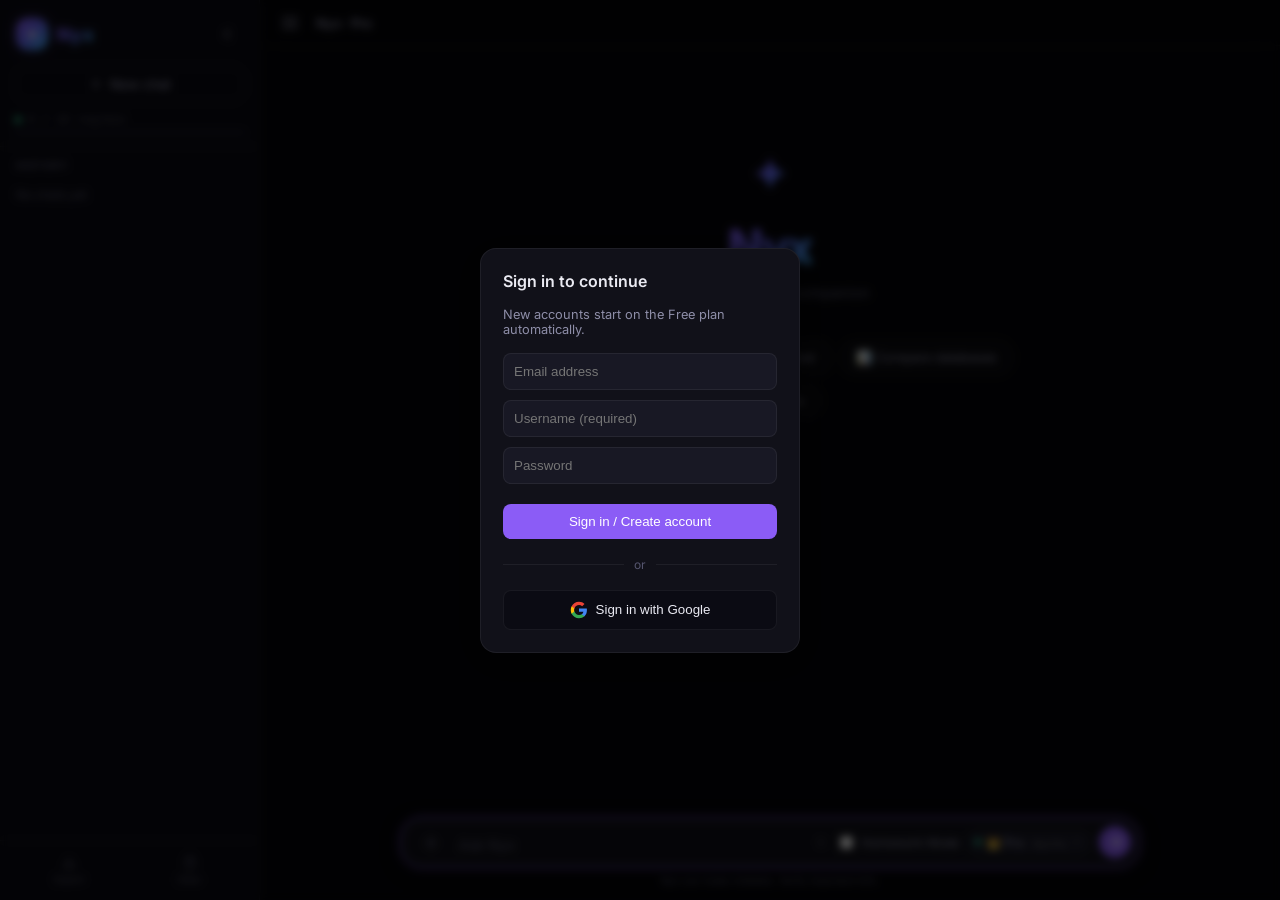
==== NyxAI/index.html @ fb6182e6 "Added NyxAI" ====
<!DOCTYPE html>
<html lang="en">

<head>
    <meta charset="UTF-8" />
    <meta name="viewport" content="width=device-width, initial-scale=1.0" />
    <title>Nyx — AI Chat</title>
    <meta name="description" content="Nyx — blazing-fast AI chat powered by Groq." />
    <link rel="preconnect" href="https://fonts.googleapis.com" />
    <link rel="preconnect" href="https://fonts.gstatic.com" crossorigin />
    <link
        href="https://fonts.googleapis.com/css2?family=Inter:wght@300;400;500;600;700;800&family=JetBrains+Mono:wght@400;500&display=swap"
        rel="stylesheet" />
    <link rel="stylesheet"
        href="https://cdnjs.cloudflare.com/ajax/libs/highlight.js/11.9.0/styles/github-dark.min.css" />
    <script src="https://cdnjs.cloudflare.com/ajax/libs/highlight.js/11.9.0/highlight.min.js"></script>
    <script src="https://cdnjs.cloudflare.com/ajax/libs/marked/12.0.1/marked.min.js"></script>
    <link rel="stylesheet" href="https://cdnjs.cloudflare.com/ajax/libs/KaTeX/0.16.9/katex.min.css" />
    <script src="https://cdnjs.cloudflare.com/ajax/libs/KaTeX/0.16.9/katex.min.js"></script>
    <script src="https://cdnjs.cloudflare.com/ajax/libs/html2pdf.js/0.10.2/html2pdf.bundle.min.js"></script>
    <script src="https://js.puter.com/v2/"></script>
    <link rel="stylesheet" href="css/styles.css" />
</head>

<body>
    <div class="app" id="app">
        <!-- ═══ Sidebar ═══ -->
        <aside class="sidebar" id="sidebar">
            <div class="sidebar-top">
                <div class="logo">
                    <div class="logo-glyph">✦</div>
                    <span class="logo-text">Nyx</span>
                </div>
                <button class="icon-btn" id="sidebarClose" title="Close">
                    <svg width="16" height="16" viewBox="0 0 24 24" fill="none">
                        <path d="M15 18l-6-6 6-6" stroke="currentColor" stroke-width="2" stroke-linecap="round"
                            stroke-linejoin="round" />
                    </svg>
                </button>
            </div>

            <button class="new-chat-btn" id="newChatBtn">
                <svg width="14" height="14" viewBox="0 0 24 24" fill="none">
                    <path d="M12 5v14M5 12h14" stroke="currentColor" stroke-width="2" stroke-linecap="round" />
                </svg>
                New chat
            </button>

            <!-- Usage -->
            <div class="usage-section">
                <div class="usage-row">
                    <span class="usage-dot" id="usageDot">●</span>
                    <span class="usage-text" id="usageLabel">0 / 30 req/min</span>
                </div>
                <div class="usage-track">
                    <div class="usage-fill" id="usageBar"></div>
                </div>
            </div>

            <!-- History -->
            <div class="history-section">
                <div class="history-head">History</div>
                <div class="history-list" id="historyList">
                    <div class="hist-empty">No chats yet</div>
                </div>
            </div>

            <div class="sidebar-bottom">
                <button class="sb-btn" id="exportBtn">
                    <svg width="14" height="14" viewBox="0 0 24 24" fill="none">
                        <path d="M21 15v4a2 2 0 01-2 2H5a2 2 0 01-2-2v-4M7 10l5 5 5-5M12 15V3" stroke="currentColor"
                            stroke-width="2" stroke-linecap="round" stroke-linejoin="round" />
                    </svg>
                    Export
                </button>
                <button class="sb-btn" id="clearBtn">
                    <svg width="14" height="14" viewBox="0 0 24 24" fill="none">
                        <path d="M3 6h18M19 6v14a2 2 0 01-2 2H7a2 2 0 01-2-2V6m3 0V4a2 2 0 012-2h4a2 2 0 012 2v2"
                            stroke="currentColor" stroke-width="2" stroke-linecap="round" stroke-linejoin="round" />
                    </svg>
                    Clear
                </button>
            </div>
        </aside>

        <!-- ═══ Main ═══ -->
        <main class="main">
            <header class="topbar">
                <button class="icon-btn" id="sidebarOpen">
                    <svg width="20" height="20" viewBox="0 0 24 24" fill="none">
                        <path d="M3 12h18M3 6h18M3 18h18" stroke="currentColor" stroke-width="2"
                            stroke-linecap="round" />
                    </svg>
                </button>
                <span class="topbar-label" id="topbarLabel">Nyx</span>
            </header>

            <!-- Messages -->
            <div class="msgs-wrap" id="messagesContainer">
                <div class="msgs" id="messagesList">
                    <div class="welcome" id="welcomeScreen">
                        <div class="w-glyph">✦</div>
                        <h1 class="w-title">Nyx</h1>
                        <p class="w-sub">Your midnight AI companion</p>
                        <div class="w-chips">
                            <button class="w-chip" data-prompt="Explain quantum entanglement in simple terms">🔬 Quantum
                                physics</button>
                            <button class="w-chip" data-prompt="Write a Python FastAPI server with JWT auth">🐍 Python
                                server</button>
                            <button class="w-chip" data-prompt="Compare PostgreSQL vs MongoDB vs Redis in a table">📊
                                Compare databases</button>
                            <button class="w-chip" data-prompt="Write a haiku about artificial intelligence">✍️ AI
                                haiku</button>
                        </div>
                    </div>
                </div>
            </div>

            <!-- Input Area with Model Dropdown on the right -->
            <div class="input-area">
                <div class="input-box" id="inputBox">
                    <div class="input-box-left" style="position:relative; margin-right:4px;">
                        <button class="icon-btn attach-btn" id="attachBtn" title="Add attachments">
                            <svg width="20" height="20" viewBox="0 0 24 24" fill="none" stroke="currentColor"
                                stroke-width="2" stroke-linecap="round" stroke-linejoin="round">
                                <line x1="12" y1="5" x2="12" y2="19"></line>
                                <line x1="5" y1="12" x2="19" y2="12"></line>
                            </svg>
                        </button>
                        <div class="attach-menu" id="attachMenu">
                            <button class="attach-opt"><svg width="16" height="16" viewBox="0 0 24 24" fill="none"
                                    stroke="currentColor" stroke-width="2" stroke-linecap="round"
                                    stroke-linejoin="round">
                                    <path
                                        d="M21.44 11.05l-9.19 9.19a6 6 0 01-8.49-8.49l9.19-9.19a4 4 0 015.66 5.66l-9.2 9.19a2 2 0 01-2.83-2.83l8.49-8.48">
                                    </path>
                                </svg> Add photos & files</button>
                            <button class="attach-opt"><svg width="16" height="16" viewBox="0 0 24 24" fill="none"
                                    stroke="currentColor" stroke-width="2" stroke-linecap="round"
                                    stroke-linejoin="round">
                                    <rect x="3" y="3" width="18" height="18" rx="2" ry="2"></rect>
                                    <circle cx="8.5" cy="8.5" r="1.5"></circle>
                                    <polyline points="21 15 16 10 5 21"></polyline>
                                </svg> Create image</button>
                            <button class="attach-opt"
                                onclick="Chat.setModel('thinking'); Nyx.updateModelDropdown(); document.getElementById('attachMenu').classList.remove('show');"><svg
                                    width="16" height="16" viewBox="0 0 24 24" fill="none" stroke="currentColor"
                                    stroke-width="2" stroke-linecap="round" stroke-linejoin="round">
                                    <circle cx="12" cy="12" r="3"></circle>
                                    <line x1="12" y1="5" x2="12" y2="3"></line>
                                    <line x1="12" y1="21" x2="12" y2="19"></line>
                                    <line x1="5" y1="12" x2="3" y2="12"></line>
                                    <line x1="21" y1="12" x2="19" y2="12"></line>
                                    <line x1="7.05" y1="7.05" x2="5.64" y2="5.64"></line>
                                    <line x1="18.36" y1="18.36" x2="16.95" y2="16.95"></line>
                                    <line x1="7.05" y1="16.95" x2="5.64" y2="18.36"></line>
                                    <line x1="18.36" y1="7.05" x2="16.95" y2="5.64"></line>
                                </svg> Thinking</button>
                            <button class="attach-opt"><svg width="16" height="16" viewBox="0 0 24 24" fill="none"
                                    stroke="currentColor" stroke-width="2" stroke-linecap="round"
                                    stroke-linejoin="round">
                                    <circle cx="11" cy="11" r="8"></circle>
                                    <line x1="21" y1="21" x2="16.65" y2="16.65"></line>
                                </svg> Deep research</button>
                            <button class="attach-opt"><svg width="16" height="16" viewBox="0 0 24 24" fill="none"
                                    stroke="currentColor" stroke-width="2" stroke-linecap="round"
                                    stroke-linejoin="round">
                                    <path d="M6 2L3 6v14a2 2 0 002 2h14a2 2 0 002-2V6l-3-4z"></path>
                                    <line x1="3" y1="6" x2="21" y2="6"></line>
                                    <path d="M16 10a4 4 0 01-8 0"></path>
                                </svg> Shopping research</button>
                            <button class="attach-opt"><svg width="16" height="16" viewBox="0 0 24 24" fill="none"
                                    stroke="currentColor" stroke-width="2" stroke-linecap="round"
                                    stroke-linejoin="round">
                                    <circle cx="12" cy="12" r="1"></circle>
                                    <circle cx="19" cy="12" r="1"></circle>
                                    <circle cx="5" cy="12" r="1"></circle>
                                </svg> More</button>
                        </div>
                    </div>
                    <textarea id="chatInput" class="chat-input" placeholder="Ask Nyx" rows="1"></textarea>

                    <div class="input-controls">
                        <span class="char-count" id="charCounter">0</span>

                        <label class="hw-toggle-wrap" title="Triple-check answers">
                            <input type="checkbox" id="hwToggle"> Homework Mode
                        </label>

                        <div class="model-dropdown-wrap" id="modelDropdownWrap">
                            <button class="model-select-btn" id="modelSelectBtn">
                                <span class="m-dot pro-dot"></span> <span id="modelBtnLabel">Pro</span>
                                <svg width="12" height="12" viewBox="0 0 24 24" fill="none">
                                    <path d="M6 9l6 6 6-6" stroke="currentColor" stroke-width="2" stroke-linecap="round"
                                        stroke-linejoin="round" />
                                </svg>
                            </button>
                            <div class="model-menu" id="modelMenu">
                                <button class="menu-opt active" data-model="pro"><span class="m-dot pro-dot"></span>
                                    👑 Pro <small
                                        style="font-size:0.75em; color:inherit; opacity: 0.6; margin-left:6px;">Nyx
                                        Pro</small></button>
                                <button class="menu-opt" data-model="thinking"><span class="m-dot think-dot"></span>
                                    🧠 Think <small
                                        style="font-size:0.75em; color:inherit; opacity: 0.6; margin-left:6px;">Nyx
                                        Reasoning</small></button>
                                <button class="menu-opt" data-model="fast"><span class="m-dot fast-dot"></span>
                                    ⚡ Fast <small
                                        style="font-size:0.75em; color:inherit; opacity: 0.6; margin-left:6px;">Nyx
                                        Fast</small></button>
                            </div>
                        </div>

                        <button class="send-btn" id="sendBtn" title="Send (Ctrl+Enter)">
                            <svg width="18" height="18" viewBox="0 0 24 24" fill="none">
                                <path d="M5 12h14M12 5l7 7-7 7" stroke="currentColor" stroke-width="2"
                                    stroke-linecap="round" stroke-linejoin="round" />
                            </svg>
                        </button>
                        <button class="stop-btn" id="stopBtn" title="Stop" style="display:none">
                            <svg width="18" height="18" viewBox="0 0 24 24" fill="none">
                                <rect x="6" y="6" width="12" height="12" rx="2" fill="currentColor" />
                            </svg>
                        </button>
                    </div>
                </div>
                <p class="input-disclaimer">Nyx can make mistakes. Verify important info.</p>
            </div>
        </main>
    </div>

    <!-- Auth Modal -->
    <div class="modal-overlay" id="authModal" style="display:none">
        <div class="modal-card" style="max-width:320px; width:100%;">
            <h3>Sign in to continue</h3>
            <div style="font-size:0.8rem; color:var(--t2); margin-bottom:16px;">New accounts start on the Free plan
                automatically.</div>

            <div style="display:flex; flex-direction:column; gap:10px; text-align:left;">
                <input type="email" id="authEmail" placeholder="Email address"
                    style="width:100%; padding:10px; border-radius:var(--r-sm); border:1px solid var(--border); background:var(--bg-3); color:var(--t1);" />
                <input type="text" id="authUsername" placeholder="Username (required)"
                    style="width:100%; padding:10px; border-radius:var(--r-sm); border:1px solid var(--border); background:var(--bg-3); color:var(--t1);" />
                <input type="password" id="authPassword" placeholder="Password"
                    style="width:100%; padding:10px; border-radius:var(--r-sm); border:1px solid var(--border); background:var(--bg-3); color:var(--t1);" />
            </div>

            <div style="display:flex; flex-direction:column; gap:8px; margin-top:20px;">
                <button onclick="QuotaManager.signIn('free')"
                    style="width:100%; padding:10px; border-radius:var(--r-sm); border:none; background:var(--accent); color:#fff; cursor:pointer; font-weight:500;">Sign
                    in / Create account</button>

                <div style="display:flex; align-items:center; gap:10px; margin:10px 0;">
                    <hr style="flex:1; border:none; border-top:1px solid var(--border);">
                    <span style="font-size:0.75rem; color:var(--t3);">or</span>
                    <hr style="flex:1; border:none; border-top:1px solid var(--border);">
                </div>

                <button onclick="QuotaManager.signIn('free')"
                    style="width:100%; padding:10px; border-radius:var(--r-sm); border:1px solid var(--border); background:var(--bg-1); color:var(--t1); cursor:pointer; font-weight:500; display:flex; align-items:center; justify-content:center; gap:8px;">
                    <svg width="18" height="18" viewBox="0 0 24 24">
                        <path fill="#4285F4"
                            d="M22.56 12.25c0-.78-.07-1.53-.2-2.25H12v4.26h5.92c-.26 1.37-1.04 2.53-2.21 3.31v2.77h3.57c2.08-1.92 3.28-4.74 3.28-8.09z" />
                        <path fill="#34A853"
                            d="M12 23c2.97 0 5.46-.98 7.28-2.66l-3.57-2.77c-.98.66-2.23 1.06-3.71 1.06-2.86 0-5.29-1.93-6.16-4.53H2.18v2.84C3.99 20.53 7.7 23 12 23z" />
                        <path fill="#FBBC05"
                            d="M5.84 14.1c-.22-.66-.35-1.36-.35-2.1s.13-1.44.35-2.1V7.06H2.18C1.43 8.55 1 10.22 1 12s.43 3.45 1.18 4.94l3.66-2.84z" />
                        <path fill="#EA4335"
                            d="M12 5.38c1.62 0 3.06.56 4.21 1.64l3.15-3.15C17.45 2.09 14.97 1 12 1 7.7 1 3.99 3.47 2.18 7.06l3.66 2.84c.87-2.6 3.3-4.52 6.16-4.52z" />
                    </svg>
                    Sign in with Google
                </button>
            </div>
        </div>
    </div>

    <!-- Image Modal -->
    <div class="modal-overlay" id="imageModal" style="display:none">
        <div class="modal-img-wrap">
            <button class="modal-x"
                onclick="document.getElementById('imageModal').style.display='none'">&times;</button>
            <img id="imageModalImg" src="" alt="" />
        </div>
    </div>

    <!-- Export Modal -->
    <div class="modal-overlay" id="exportModal" style="display:none">
        <div class="modal-card">
            <h3>Export Chat</h3>
            <button class="export-btn" data-format="markdown">📄 Markdown</button>
            <button class="export-btn" data-format="json">📋 JSON</button>
            <button class="export-btn" data-format="pdf">📕 PDF</button>
            <button class="modal-cancel" id="exportModalClose">Cancel</button>
        </div>
    </div>

    <!-- Drop overlay -->
    <div class="drop-zone" id="dropOverlay">
        <div class="drop-inner">
            <p>Drop files here</p>
        </div>
    </div>

    <script src="js/config.js"></script>
    <script src="js/storage.js"></script>
    <script src="js/ratelimit.js"></script>
    <script src="js/markdown.js"></script>
    <script src="js/chat.js"></script>
    <script src="js/sidebar.js"></script>
    <script src="js/app.js"></script>
</body>

</html>
---- NyxAI/css/styles.css ----
/* ══════════════════════════════════════════════════════════════
   Nyx — Sleek Dark Theme
   ══════════════════════════════════════════════════════════════ */

:root {
    --bg-0: #050509;
    --bg-1: #0b0b13;
    --bg-2: #111119;
    --bg-3: #181824;
    --bg-4: #1f1f30;
    --surface: rgba(255, 255, 255, 0.025);
    --hover: rgba(255, 255, 255, 0.045);
    --border: rgba(255, 255, 255, 0.06);
    --border-s: rgba(255, 255, 255, 0.10);

    --t1: #eaeaf2;
    --t2: #8e8ea8;
    --t3: #55556e;

    --accent: #8b5cf6;
    --accent-h: #a78bfa;
    --accent-d: rgba(139, 92, 246, 0.10);
    --accent-g: rgba(139, 92, 246, 0.18);
    --grad: linear-gradient(135deg, #8b5cf6, #6366f1, #38bdf8);

    --green: #34d399;
    --amber: #fbbf24;
    --red: #ef4444;
    --blue: #38bdf8;

    --sb-w: 260px;
    --r-sm: 8px;
    --r-md: 12px;
    --r-lg: 16px;
    --r-xl: 22px;
    --r-full: 9999px;

    --ease: cubic-bezier(.4, 0, .2, 1);
}

*,
*::before,
*::after {
    box-sizing: border-box;
    margin: 0;
    padding: 0
}

html {
    font-size: 16px;
    -webkit-font-smoothing: antialiased
}

body {
    font-family: 'Inter', -apple-system, BlinkMacSystemFont, sans-serif;
    background: var(--bg-0);
    color: var(--t1);
    overflow: hidden;
    height: 100vh;
}

/* ── App ────────────────────────────────────────────────── */
.app {
    display: flex;
    height: 100vh;
    width: 100vw;
    position: relative
}

/* ══════════════════════════════════════════════════════════
   SIDEBAR
   ══════════════════════════════════════════════════════════ */
.sidebar {
    width: var(--sb-w);
    min-width: var(--sb-w);
    height: 100vh;
    background: var(--bg-1);
    border-right: 1px solid var(--border);
    display: flex;
    flex-direction: column;
    transition: transform .3s var(--ease), opacity .25s var(--ease);
    z-index: 100;
    overflow: hidden;
}

.sidebar.collapsed {
    transform: translateX(-100%);
    position: absolute;
    opacity: 0;
    pointer-events: none
}

.sidebar-top {
    display: flex;
    align-items: center;
    justify-content: space-between;
    padding: 18px 16px 14px;
}

.logo {
    display: flex;
    align-items: center;
    gap: 9px
}

.logo-glyph {
    width: 32px;
    height: 32px;
    border-radius: var(--r-md);
    background: var(--grad);
    display: flex;
    align-items: center;
    justify-content: center;
    color: #fff;
    font-size: .9rem;
    font-weight: 800;
    box-shadow: 0 0 18px var(--accent-g);
}

.logo-text {
    font-size: 1.15rem;
    font-weight: 800;
    letter-spacing: .02em;
    background: var(--grad);
    -webkit-background-clip: text;
    -webkit-text-fill-color: transparent;
    background-clip: text;
}

.icon-btn {
    width: 32px;
    height: 32px;
    border: none;
    border-radius: var(--r-sm);
    background: transparent;
    color: var(--t2);
    cursor: pointer;
    display: flex;
    align-items: center;
    justify-content: center;
    transition: all .15s;
    flex-shrink: 0;
}

.icon-btn:hover {
    background: var(--hover);
    color: var(--t1)
}

/* New Chat */
.new-chat-btn {
    display: flex;
    align-items: center;
    justify-content: center;
    gap: 7px;
    margin: 2px 14px 10px;
    padding: 9px;
    border: 1px solid var(--border-s);
    border-radius: var(--r-md);
    background: transparent;
    color: var(--t2);
    font-family: inherit;
    font-size: .82rem;
    font-weight: 500;
    cursor: pointer;
    transition: all .2s var(--ease);
}

.new-chat-btn:hover {
    border-color: var(--accent);
    color: var(--accent);
    background: var(--accent-d)
}

/* Usage */
.usage-section {
    padding: 0 14px 8px
}

.usage-row {
    display: flex;
    align-items: center;
    gap: 6px;
    margin-bottom: 5px
}

.usage-dot {
    font-size: .55rem;
    color: var(--green)
}

.usage-text {
    font-size: .68rem;
    color: var(--t3);
    font-family: 'JetBrains Mono', monospace
}

.usage-track {
    height: 3px;
    border-radius: 2px;
    background: var(--bg-4);
    overflow: hidden
}

.usage-fill {
    height: 100%;
    border-radius: 2px;
    background: var(--green);
    width: 0;
    transition: width .5s var(--ease), background .3s
}

.usage-fill.warn {
    background: var(--amber)
}

.usage-fill.crit {
    background: var(--red)
}

/* History */
.history-section {
    flex: 1;
    overflow: hidden;
    display: flex;
    flex-direction: column;
    border-top: 1px solid var(--border);
    margin-top: 4px
}

.history-head {
    font-size: .62rem;
    font-weight: 700;
    text-transform: uppercase;
    letter-spacing: .1em;
    color: var(--t3);
    padding: 12px 16px 6px
}

.history-list {
    flex: 1;
    overflow-y: auto;
    padding-bottom: 8px
}

.hist-empty {
    padding: 10px 16px;
    font-size: .76rem;
    color: var(--t3)
}

.hist-item {
    display: flex;
    align-items: center;
    gap: 8px;
    padding: 8px 16px;
    font-size: .78rem;
    color: var(--t2);
    cursor: pointer;
    border: none;
    background: none;
    width: 100%;
    text-align: left;
    font-family: inherit;
    transition: background .12s, color .12s;
}

.hist-item:hover {
    background: var(--hover);
    color: var(--t1)
}

.hist-item.active {
    background: var(--accent-d);
    color: var(--accent)
}

.hist-title {
    flex: 1;
    white-space: nowrap;
    overflow: hidden;
    text-overflow: ellipsis
}

.hist-del {
    opacity: 0;
    background: none;
    border: none;
    color: var(--t3);
    cursor: pointer;
    padding: 2px;
    display: flex;
    transition: opacity .12s, color .12s;
}

.hist-item:hover .hist-del {
    opacity: 1
}

.hist-del:hover {
    color: var(--red)
}

/* Sidebar Bottom */
.sidebar-bottom {
    display: flex;
    gap: 2px;
    padding: 8px 10px;
    border-top: 1px solid var(--border)
}

.sb-btn {
    flex: 1;
    display: flex;
    flex-direction: column;
    align-items: center;
    gap: 3px;
    padding: 7px 4px;
    border: none;
    border-radius: var(--r-sm);
    background: transparent;
    color: var(--t3);
    font-family: inherit;
    font-size: .62rem;
    cursor: pointer;
    transition: all .12s;
}

.sb-btn:hover {
    background: var(--hover);
    color: var(--t1)
}

/* ══════════════════════════════════════════════════════════
   MAIN
   ══════════════════════════════════════════════════════════ */
.main {
    flex: 1;
    display: flex;
    flex-direction: column;
    min-width: 0;
    background: var(--bg-0);
    position: relative
}

.topbar {
    height: 46px;
    display: flex;
    align-items: center;
    gap: 10px;
    padding: 0 14px;
    border-bottom: 1px solid var(--border);
    background: rgba(5, 5, 9, .8);
    backdrop-filter: blur(16px);
    -webkit-backdrop-filter: blur(16px);
    flex-shrink: 0;
}

.topbar-label {
    font-size: .82rem;
    font-weight: 600;
    color: var(--t2)
}

/* ══════════════════════════════════════════════════════════
   MESSAGES
   ══════════════════════════════════════════════════════════ */
.msgs-wrap {
    flex: 1;
    overflow-y: auto;
    scroll-behavior: smooth
}

.msgs {
    max-width: 740px;
    margin: 0 auto;
    padding: 28px 20px 120px
}

/* Welcome */
.welcome {
    display: flex;
    flex-direction: column;
    align-items: center;
    justify-content: center;
    text-align: center;
    padding: 70px 20px 40px;
    animation: fadeUp .7s var(--ease);
}

.w-glyph {
    font-size: 3rem;
    margin-bottom: 14px;
    background: var(--grad);
    -webkit-background-clip: text;
    -webkit-text-fill-color: transparent;
    background-clip: text;
    filter: drop-shadow(0 0 24px var(--accent-g));
    animation: float 5s ease-in-out infinite;
}

@keyframes float {

    0%,
    100% {
        transform: translateY(0)
    }

    50% {
        transform: translateY(-6px)
    }
}

.w-title {
    font-size: 3rem;
    font-weight: 800;
    letter-spacing: -.03em;
    background: var(--grad);
    -webkit-background-clip: text;
    -webkit-text-fill-color: transparent;
    background-clip: text;
    margin-bottom: 6px;
}

.w-sub {
    color: var(--t3);
    font-size: .92rem;
    margin-bottom: 36px;
    line-height: 1.5
}

.w-chips {
    display: flex;
    flex-wrap: wrap;
    gap: 8px;
    justify-content: center;
    max-width: 500px
}

.w-chip {
    padding: 9px 15px;
    border: 1px solid var(--border-s);
    border-radius: var(--r-lg);
    background: var(--surface);
    color: var(--t2);
    font-family: inherit;
    font-size: .8rem;
    cursor: pointer;
    transition: all .2s var(--ease);
}

.w-chip:hover {
    border-color: var(--accent);
    color: var(--accent);
    background: var(--accent-d);
    transform: translateY(-2px);
    box-shadow: 0 4px 16px rgba(0, 0, 0, .3)
}

/* ── Message ────────────────────────────────────────────── */
.message {
    display: flex;
    gap: 10px;
    margin-bottom: 22px;
    animation: fadeUp .25s var(--ease)
}

.message.user {
    justify-content: flex-end
}

.message.assistant {
    justify-content: flex-start
}

.msg-avatar {
    width: 28px;
    height: 28px;
    border-radius: var(--r-sm);
    display: flex;
    align-items: center;
    justify-content: center;
    font-size: .75rem;
    flex-shrink: 0;
    font-weight: 700;
}

.message.user .msg-avatar {
    background: var(--grad);
    color: #fff;
    order: 2
}

.message.assistant .msg-avatar {
    background: var(--bg-3);
    color: var(--accent);
    border: 1px solid var(--border)
}

.msg-body {
    max-width: 72%;
    min-width: 50px
}

.msg-content {
    padding: 10px 14px;
    border-radius: var(--r-lg);
    font-size: .88rem;
    line-height: 1.7;
    word-wrap: break-word;
    overflow-wrap: break-word;
}

.message.user .msg-content {
    background: var(--accent);
    color: #fff;
    border-bottom-right-radius: 4px
}

.message.assistant .msg-content {
    background: var(--bg-2);
    border: 1px solid var(--border);
    border-bottom-left-radius: 4px
}

.msg-badge {
    display: inline-block;
    font-size: .6rem;
    color: var(--t3);
    margin-top: 3px;
    padding: 1px 7px;
    border: 1px solid var(--border);
    border-radius: var(--r-full);
}

.message-image {
    max-width: 300px;
    max-height: 220px;
    border-radius: var(--r-md);
    margin-top: 6px;
    cursor: pointer;
    object-fit: contain;
    transition: transform .2s
}

.message-image:hover {
    transform: scale(1.03)
}

.message-actions {
    display: flex;
    gap: 3px;
    margin-top: 5px;
    opacity: 0;
    transition: opacity .12s
}

.message:hover .message-actions {
    opacity: 1
}

.msg-action-btn {
    padding: 2px 7px;
    border: none;
    border-radius: 6px;
    background: transparent;
    color: var(--t3);
    font-family: inherit;
    font-size: .68rem;
    cursor: pointer;
    display: flex;
    align-items: center;
    gap: 3px;
    transition: all .12s;
}

.msg-action-btn:hover {
    background: var(--hover);
    color: var(--t1)
}

/* Collapsed */
.collapsed-response {
    margin-bottom: 6px
}

.collapsed-toggle {
    font-size: .72rem;
    color: var(--t3);
    background: none;
    border: 1px solid var(--border);
    border-radius: 6px;
    padding: 2px 8px;
    cursor: pointer;
    font-family: inherit;
    transition: all .12s
}

.collapsed-toggle:hover {
    border-color: var(--accent);
    color: var(--accent)
}

.collapsed-content {
    display: none;
    padding: 6px 10px;
    margin-top: 4px;
    border-left: 2px solid var(--border);
    font-size: .8rem;
    color: var(--t2)
}

.collapsed-content.show {
    display: block
}

/* Typing */
.typing-indicator {
    display: flex;
    align-items: center;
    gap: 4px;
    padding: 6px 0
}

.typing-dot {
    width: 6px;
    height: 6px;
    border-radius: 50%;
    background: var(--accent);
    animation: bounce 1.4s infinite ease-in-out
}

.typing-dot:nth-child(2) {
    animation-delay: .2s
}

.typing-dot:nth-child(3) {
    animation-delay: .4s
}

@keyframes bounce {

    0%,
    80%,
    100% {
        transform: scale(.5);
        opacity: .35
    }

    40% {
        transform: scale(1);
        opacity: 1
    }
}

/* ── Markdown ───────────────────────────────────────────── */
.msg-content h1,
.msg-content h2,
.msg-content h3,
.msg-content h4 {
    margin: 14px 0 6px;
    font-weight: 600;
    line-height: 1.3
}

.msg-content h1 {
    font-size: 1.2rem
}

.msg-content h2 {
    font-size: 1.06rem
}

.msg-content h3 {
    font-size: .96rem
}

.msg-content p {
    margin: 6px 0
}

.msg-content ul,
.msg-content ol {
    margin: 6px 0;
    padding-left: 18px
}

.msg-content li {
    margin: 2px 0
}

.msg-content blockquote {
    border-left: 3px solid var(--accent);
    padding: 3px 10px;
    margin: 6px 0;
    color: var(--t2);
    background: var(--surface);
    border-radius: 0 6px 6px 0
}

.msg-content a {
    color: var(--accent);
    text-decoration: underline;
    text-underline-offset: 2px
}

.msg-content a:hover {
    color: var(--accent-h)
}

.msg-content table {
    border-collapse: collapse;
    margin: 10px 0;
    width: 100%;
    font-size: .82rem
}

.msg-content th,
.msg-content td {
    border: 1px solid var(--border-s);
    padding: 6px 10px;
    text-align: left
}

.msg-content th {
    background: var(--bg-4);
    font-weight: 600
}

.msg-content details {
    margin: 6px 0
}

.msg-content summary {
    cursor: pointer;
    color: var(--accent);
    font-weight: 500
}

/* Code */
.code-block-wrapper {
    position: relative;
    margin: 10px 0;
    border-radius: var(--r-md);
    overflow: hidden;
    border: 1px solid var(--border)
}

.code-block-header {
    display: flex;
    align-items: center;
    justify-content: space-between;
    padding: 4px 10px;
    background: var(--bg-4);
    font-size: .66rem;
    color: var(--t3);
    font-family: 'JetBrains Mono', monospace
}

.code-copy-btn {
    padding: 2px 8px;
    border: 1px solid var(--border);
    border-radius: 6px;
    background: transparent;
    color: var(--t3);
    font-family: inherit;
    font-size: .62rem;
    cursor: pointer;
    transition: all .12s
}

.code-copy-btn:hover {
    border-color: var(--accent);
    color: var(--accent)
}

.code-copy-btn.copied {
    border-color: var(--green);
    color: var(--green)
}

.code-block-wrapper pre {
    margin: 0;
    padding: 12px 14px;
    overflow-x: auto;
    font-family: 'JetBrains Mono', monospace;
    font-size: .8rem;
    line-height: 1.55;
    background: var(--bg-1) !important
}

.code-block-wrapper code {
    font-family: 'JetBrains Mono', monospace;
    background: transparent !important
}

.msg-content code:not(pre code) {
    background: var(--bg-4);
    padding: 1px 5px;
    border-radius: 4px;
    font-family: 'JetBrains Mono', monospace;
    font-size: .8em;
    border: 1px solid var(--border)
}

.message.user .msg-content code:not(pre code) {
    background: rgba(255, 255, 255, .14);
    border-color: rgba(255, 255, 255, .18)
}

/* ══════════════════════════════════════════════════════════
   INPUT AREA 
   ══════════════════════════════════════════════════════════ */
.input-area {
    padding: 0 20px 14px;
    max-width: 780px;
    margin: 0 auto;
    width: 100%
}

.input-box {
    display: flex;
    background: var(--bg-2);
    border: 1px solid var(--border-s);
    border-radius: var(--r-xl);
    padding: 8px 8px 8px 14px;
    align-items: flex-end;
    gap: 8px;
    transition: border-color .2s, box-shadow .2s;
}

.input-box:focus-within {
    border-color: var(--accent);
    box-shadow: 0 0 0 3px var(--accent-d), 0 4px 20px rgba(0, 0, 0, .4)
}

.chat-input {
    flex: 1;
    border: none;
    outline: none;
    background: transparent;
    color: var(--t1);
    font-family: inherit;
    font-size: .88rem;
    line-height: 1.5;
    resize: none;
    max-height: 180px;
    min-height: 22px;
    padding: 4px 0;
}

.chat-input::placeholder {
    color: var(--t3)
}

/* Inside the input on the right */
.input-controls {
    display: flex;
    align-items: center;
    gap: 6px;
    margin-bottom: 1px
}

.char-count {
    font-size: .62rem;
    color: var(--t3);
    font-family: 'JetBrains Mono', monospace
}

/* Model Dropdown Menu */
.model-dropdown-wrap {
    position: relative
}

.model-select-btn {
    display: flex;
    align-items: center;
    gap: 5px;
    padding: 6px 10px;
    border: none;
    border-radius: var(--r-lg);
    background: var(--bg-3);
    color: var(--t2);
    font-family: inherit;
    font-size: .75rem;
    font-weight: 500;
    cursor: pointer;
    transition: all .15s var(--ease);
}

.model-select-btn:hover {
    color: var(--t1);
    background: var(--hover)
}

.model-menu {
    display: none;
    position: absolute;
    bottom: calc(100% + 8px);
    right: 0;
    background: var(--bg-3);
    border: 1px solid var(--border-s);
    border-radius: var(--r-md);
    padding: 4px;
    z-index: 200;
    box-shadow: 0 8px 24px rgba(0, 0, 0, .5);
    min-width: 110px;
    animation: fadeUp .15s var(--ease);
}

.model-menu.show {
    display: flex;
    flex-direction: column;
    gap: 2px
}

.menu-opt {
    display: flex;
    align-items: center;
    gap: 6px;
    padding: 8px 12px;
    border: none;
    border-radius: var(--r-sm);
    background: transparent;
    color: var(--t2);
    font-family: inherit;
    font-size: .75rem;
    cursor: pointer;
    text-align: left;
    transition: all .12s;
    white-space: nowrap;
}

.menu-opt:hover {
    background: var(--hover);
    color: var(--t1)
}

.menu-opt.active {
    background: var(--accent-d);
    color: var(--accent)
}

/* Status Dots */
.m-dot {
    width: 6px;
    height: 6px;
    border-radius: 50%;
    transition: background .3s
}

.pro-dot {
    background: var(--accent)
}

.think-dot {
    background: var(--blue)
}

.fast-dot {
    background: var(--green)
}

.send-btn,
.stop-btn {
    width: 32px;
    height: 32px;
    border: none;
    border-radius: var(--r-lg);
    display: flex;
    align-items: center;
    justify-content: center;
    cursor: pointer;
    transition: all .15s;
    flex-shrink: 0;
}

.send-btn {
    background: var(--accent);
    color: #fff
}

.send-btn:hover {
    background: var(--accent-h);
    box-shadow: 0 0 12px var(--accent-g)
}

.stop-btn {
    background: var(--red);
    color: #fff
}

.stop-btn:hover {
    background: #dc2626
}

.input-disclaimer {
    text-align: center;
    font-size: .62rem;
    color: var(--t3);
    margin-top: 6px
}

/* ══════════════════════════════════════════════════════════
   MODALS
   ══════════════════════════════════════════════════════════ */
.modal-overlay {
    position: fixed;
    inset: 0;
    background: rgba(0, 0, 0, .65);
    backdrop-filter: blur(4px);
    display: flex;
    align-items: center;
    justify-content: center;
    z-index: 1000;
    animation: fadeIn .15s
}

.modal-img-wrap {
    position: relative;
    max-width: 90vw;
    max-height: 90vh
}

.modal-img-wrap img {
    max-width: 90vw;
    max-height: 85vh;
    border-radius: var(--r-md);
    box-shadow: 0 8px 40px rgba(0, 0, 0, .6)
}

.modal-x {
    position: absolute;
    top: -10px;
    right: -10px;
    width: 28px;
    height: 28px;
    border-radius: 50%;
    background: var(--bg-4);
    border: 1px solid var(--border);
    color: var(--t1);
    font-size: 1rem;
    display: flex;
    align-items: center;
    justify-content: center;
    cursor: pointer
}

.modal-card {
    background: var(--bg-2);
    border: 1px solid var(--border);
    border-radius: var(--r-lg);
    padding: 22px;
    min-width: 260px;
    text-align: center;
    box-shadow: 0 8px 36px rgba(0, 0, 0, .5)
}

.modal-card h3 {
    font-size: 1rem;
    margin-bottom: 16px;
    font-weight: 600
}

.export-btn {
    display: block;
    width: 100%;
    padding: 10px;
    margin-bottom: 6px;
    border: 1px solid var(--border-s);
    border-radius: var(--r-md);
    background: var(--surface);
    color: var(--t1);
    font-family: inherit;
    font-size: .85rem;
    cursor: pointer;
    transition: all .12s
}

.export-btn:hover {
    border-color: var(--accent);
    background: var(--accent-d)
}

.modal-cancel {
    padding: 7px 18px;
    border: 1px solid var(--border);
    border-radius: var(--r-sm);
    background: transparent;
    color: var(--t3);
    font-family: inherit;
    font-size: .82rem;
    cursor: pointer;
    margin-top: 6px
}

.modal-cancel:hover {
    color: var(--t1)
}

/* Drop */
.drop-zone {
    position: fixed;
    inset: 0;
    background: rgba(139, 92, 246, .05);
    backdrop-filter: blur(4px);
    z-index: 999;
    display: none;
    align-items: center;
    justify-content: center;
    pointer-events: none
}

.drop-zone.show {
    display: flex
}

.drop-inner {
    display: flex;
    flex-direction: column;
    align-items: center;
    gap: 10px;
    padding: 36px 54px;
    border: 2px dashed var(--accent);
    border-radius: var(--r-xl);
    background: rgba(5, 5, 9, .85);
    color: var(--accent);
    font-size: 1rem;
    font-weight: 600
}

/* Toast */
.toast {
    position: fixed;
    bottom: 20px;
    left: 50%;
    transform: translateX(-50%) translateY(80px);
    padding: 9px 18px;
    border-radius: var(--r-md);
    font-size: .82rem;
    font-weight: 500;
    z-index: 2000;
    transition: transform .3s var(--ease);
    box-shadow: 0 4px 20px rgba(0, 0, 0, .5)
}

.toast.show {
    transform: translateX(-50%) translateY(0)
}

.toast.error {
    background: var(--red);
    color: #fff
}

.toast.success {
    background: var(--green);
    color: #000
}

/* Scrollbar */
::-webkit-scrollbar {
    width: 4px
}

::-webkit-scrollbar-track {
    background: transparent
}

::-webkit-scrollbar-thumb {
    background: var(--border-s);
    border-radius: 2px
}

::-webkit-scrollbar-thumb:hover {
    background: var(--t3)
}

/* Animations */
@keyframes fadeIn {
    from {
        opacity: 0
    }

    to {
        opacity: 1
    }
}

@keyframes fadeUp {
    from {
        opacity: 0;
        transform: translateY(8px)
    }

    to {
        opacity: 1;
        transform: translateY(0)
    }
}

/* ══════════════════════════════════════════════════════════
   RESPONSIVE
   ══════════════════════════════════════════════════════════ */
@media(max-width:768px) {
    .sidebar {
        position: fixed;
        left: 0;
        top: 0;
        height: 100vh;
        box-shadow: 0 0 40px rgba(0, 0, 0, .6)
    }

    .sidebar.collapsed {
        transform: translateX(-100%)
    }

    .msg-body {
        max-width: 86%
    }

    .msgs {
        padding: 16px 12px 100px
    }

    .input-area {
        padding: 0 10px 10px
    }

    .w-title {
        font-size: 2.2rem
    }
}

@media(max-width:480px) {
    .msg-body {
        max-width: 92%
    }
}

/* -- Auth Modal -- */
#authModal .modal-card {
    text-align: left;
}

.plan-btns {
    display: flex;
    gap: 8px;
    margin-top: 15px;
}

.plan-btn {
    flex: 1;
    padding: 10px;
    background: var(--bg-3);
    border: 1px solid var(--border);
    color: var(--t1);
    border-radius: var(--r-sm);
    cursor: pointer;
    transition: 0.1s;
}

.plan-btn:hover {
    background: var(--hover);
    border-color: var(--accent);
}

.plan-hint {
    font-size: 0.75rem;
    color: var(--t3);
    margin-top: 8px;
}

/* -- Homework Mode -- */
.hw-toggle-wrap {
    display: flex;
    align-items: center;
    gap: 8px;
    font-size: 0.75rem;
    color: var(--t2);
    margin-right: auto;
    padding-left: 10px;
}

.hw-banner {
    background: var(--amber);
    color: #000;
    padding: 6px 14px;
    text-align: center;
    font-size: 0.8rem;
    font-weight: 500;
}

.hw-mismatch {
    background: var(--red);
    color: #fff;
    padding: 6px 14px;
    text-align: center;
    font-size: 0.8rem;
    font-weight: 500;
}

.hw-summary-table {
    width: 100%;
    border-collapse: collapse;
    margin-top: 10px;
    font-size: 0.82rem;
}

.hw-summary-table th,
.hw-summary-table td {
    border: 1px solid var(--border);
    padding: 5px 8px;
    text-align: left;
}

.hw-summary-table th {
    background: var(--bg-4);
}

/* -- AI Animations -- */
.thinking {
    display: inline-flex;
    gap: 6px;
    align-items: center;
}

.dot {
    width: 8px;
    height: 8px;
    border-radius: 50%;
    background: var(--t2);
    opacity: 0.25;
    animation: blink 1s infinite;
}

.dot:nth-child(2) {
    animation-delay: 0.15s;
}

.dot:nth-child(3) {
    animation-delay: 0.3s;
}

@keyframes blink {
    0% {
        opacity: 0.25;
    }

    50% {
        opacity: 1;
    }

    100% {
        opacity: 0.25;
    }
}

.generating {
    display: flex;
    align-items: center;
    gap: 8px;
}

.generating .bar {
    height: 6px;
    width: 180px;
    background: linear-gradient(90deg, #a78bfa, #60a5fa);
    border-radius: 999px;
    background-size: 200% 100%;
    animation: slide 1.6s linear infinite;
}

@keyframes slide {
    0% {
        background-position: 0%;
    }

    100% {
        background-position: 200%;
    }
}

.codingAnim {
    background: var(--bg-1);
    color: #e6eef8;
    padding: 0.6rem;
    border-radius: 0.5rem;
    position: relative;
    overflow: hidden;
    display: inline-block;
    font-family: "JetBrains Mono", monospace;
    font-size: 0.85rem;
}

.codingAnim::after {
    content: "";
    position: absolute;
    left: -30%;
    top: 0;
    width: 30%;
    height: 100%;
    background: linear-gradient(90deg, transparent, rgba(255, 255, 255, 0.06), transparent);
    animation: shimmer 1.2s infinite;
}

@keyframes shimmer {
    100% {
        left: 130%;
    }
}

/* -- Code Embedding -- */
.code-embed {
    border-radius: 8px;
    padding: 12px;
    margin: 12px 0;
    font-family: "JetBrains Mono", monospace;
    transition: all 0.2s ease;
    overflow-x: auto;
    background: var(--bg-1);
    border: 1px solid var(--border);
}

.code-header {
    display: flex;
    justify-content: space-between;
    align-items: center;
    margin-bottom: 8px;
}

.code-embed .legend {
    font-size: 12px;
    font-weight: 600;
    text-transform: uppercase;
    letter-spacing: 0.5px;
    opacity: 0.9;
}

.code-embed .actions button {
    background: transparent;
    border: none;
    color: inherit;
    opacity: 0.7;
    cursor: pointer;
    font-size: 12px;
    font-family: inherit;
}

.code-embed .actions button:hover {
    opacity: 1;
    text-decoration: underline;
}

.code-embed pre,
.code-embed code {
    background: transparent !important;
    border: none;
    margin: 0;
    padding: 0;
    box-shadow: none;
    font-size: 13px;
}

.code-embed[data-type="algorithm"] {
    background: #064e3b22;
    border: 1px solid #2dd4bf;
    color: #2dd4bf;
}

.code-embed[data-type="snippet"] {
    background: #1e40af22;
    border: 1px solid #60a5fa;
    color: #60a5fa;
}

.code-embed[data-type="config"] {
    background: #78350f22;
    border: 1px solid #f59e0b;
    color: #f59e0b;
}

.code-embed[data-type="sql"] {
    background: #4c1d9522;
    border: 1px solid #a78bfa;
    color: #a78bfa;
}

.code-embed[data-type="infra"] {
    background: #14532d22;
    border: 1px solid #4ade80;
    color: #4ade80;
}

.code-embed[data-type="test"] {
    background: #7f1d1d22;
    border: 1px solid #f87171;
    color: #f87171;
}

.code-embed[data-type="pseudocode"] {
    background: #33415522;
    border: 1px solid #94a3b8;
    color: #94a3b8;
}

/* -- Attach Menu UI -- */
.input-box-left {
    position: relative;
    display: flex;
    align-items: center;
    justify-content: center;
    margin-right: 4px;
}

.attach-btn {
    color: var(--t3);
    background: transparent;
    transition: 0.15s;
    border-radius: 50%;
    padding: 6px;
    display: flex;
    align-items: center;
    justify-content: center;
    width: 32px;
    height: 32px;
    border: none;
    cursor: pointer;
}

.attach-btn:hover {
    background: var(--bg-3);
    color: var(--t1);
}

.attach-menu {
    position: absolute;
    bottom: 120%;
    left: 0;
    background: var(--bg-2);
    border: 1px solid var(--border);
    border-radius: 12px;
    padding: 6px;
    display: flex;
    flex-direction: column;
    width: max-content;
    box-shadow: 0 8px 24px rgba(0, 0, 0, 0.5);
    opacity: 0;
    pointer-events: none;
    transform: translateY(10px);
    transition: all 0.2s cubic-bezier(0.16, 1, 0.3, 1);
    z-index: 100;
}

.attach-menu.show {
    opacity: 1;
    pointer-events: auto;
    transform: translateY(0);
}

.attach-opt {
    display: flex;
    align-items: center;
    gap: 12px;
    padding: 10px 14px;
    background: transparent;
    border: none;
    color: var(--t2);
    font-family: inherit;
    font-size: 0.85rem;
    cursor: pointer;
    border-radius: 8px;
    width: 100%;
    text-align: left;
    transition: 0.1s;
}

.attach-opt svg {
    width: 18px;
    height: 18px;
    opacity: 0.7;
}

.attach-opt:hover {
    background: var(--bg-4);
    color: var(--t1);
}

.attach-opt:hover svg {
    opacity: 1;
    color: var(--accent);
}

/* -- Reasoning Token Badge -- */
.reasoning-badge {
    display: inline-flex;
    align-items: center;
    gap: 6px;
    padding: 4px 10px;
    background: var(--bg-3);
    border: 1px solid var(--border);
    border-radius: 16px;
    font-size: 0.7rem;
    color: var(--t3);
    margin-top: 12px;
    opacity: 0.8;
}
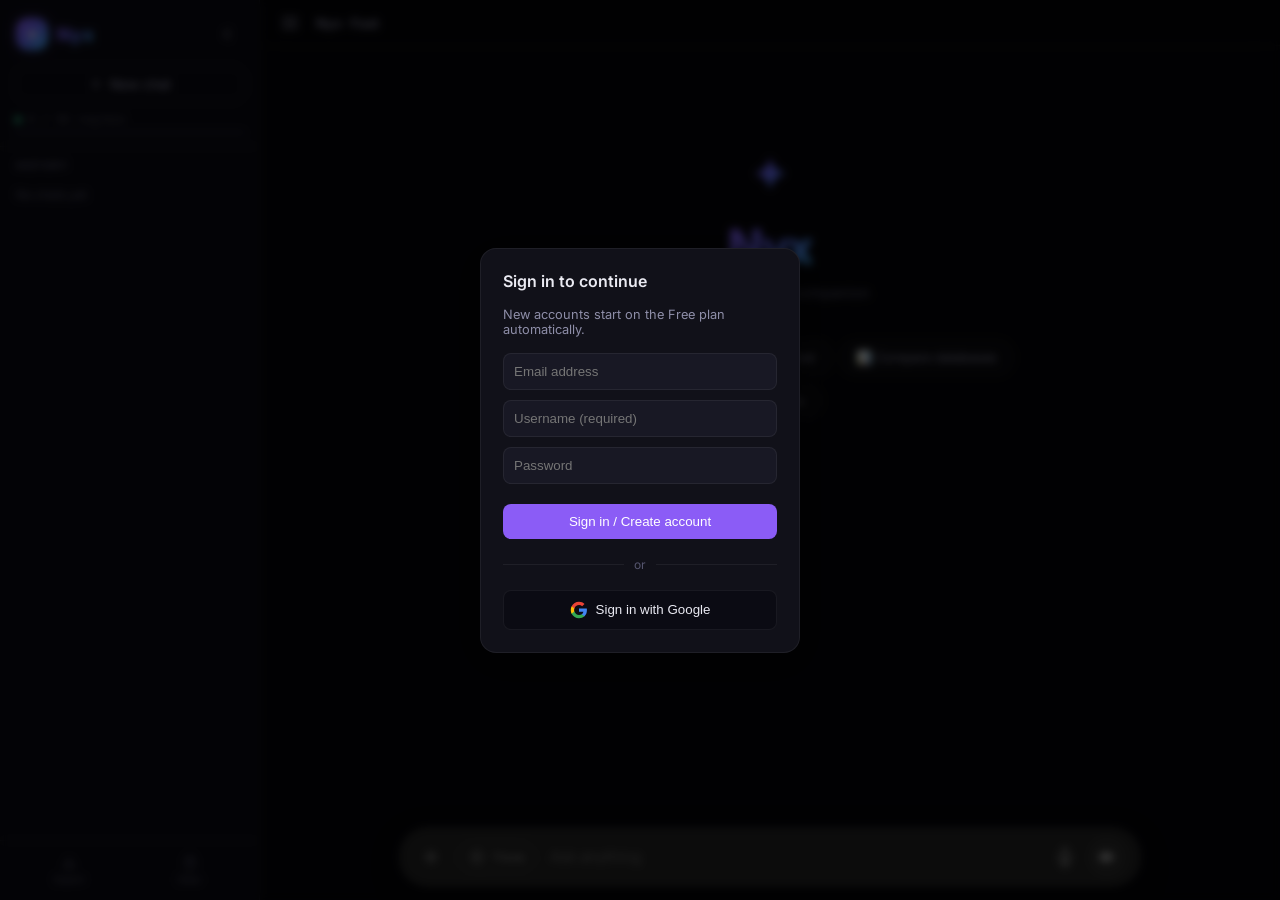
==== commit 0e139044: "Add files via upload" ====
--- a/NyxAI/index.html
+++ b/NyxAI/index.html
@@ -116,13 +116,13 @@
                 </div>
             </div>
 
-            <!-- Input Area with Model Dropdown on the right -->
+            <!-- Input Area -->
             <div class="input-area">
                 <div class="input-box" id="inputBox">
-                    <div class="input-box-left" style="position:relative; margin-right:4px;">
-                        <button class="icon-btn attach-btn" id="attachBtn" title="Add attachments">
+                    <div class="input-left">
+                        <button class="icon-btn action-btn" id="attachBtn" title="Actions">
                             <svg width="20" height="20" viewBox="0 0 24 24" fill="none" stroke="currentColor"
-                                stroke-width="2" stroke-linecap="round" stroke-linejoin="round">
+                                stroke-width="2.5" stroke-linecap="round" stroke-linejoin="round">
                                 <line x1="12" y1="5" x2="12" y2="19"></line>
                                 <line x1="5" y1="12" x2="19" y2="12"></line>
                             </svg>
@@ -134,7 +134,7 @@
                                     <path
                                         d="M21.44 11.05l-9.19 9.19a6 6 0 01-8.49-8.49l9.19-9.19a4 4 0 015.66 5.66l-9.2 9.19a2 2 0 01-2.83-2.83l8.49-8.48">
                                     </path>
-                                </svg> Add photos & files</button>
+                                </svg> Attach file</button>
                             <button class="attach-opt"><svg width="16" height="16" viewBox="0 0 24 24" fill="none"
                                     stroke="currentColor" stroke-width="2" stroke-linecap="round"
                                     stroke-linejoin="round">
@@ -142,79 +142,40 @@
                                     <circle cx="8.5" cy="8.5" r="1.5"></circle>
                                     <polyline points="21 15 16 10 5 21"></polyline>
                                 </svg> Create image</button>
-                            <button class="attach-opt"
-                                onclick="Chat.setModel('thinking'); Nyx.updateModelDropdown(); document.getElementById('attachMenu').classList.remove('show');"><svg
-                                    width="16" height="16" viewBox="0 0 24 24" fill="none" stroke="currentColor"
-                                    stroke-width="2" stroke-linecap="round" stroke-linejoin="round">
-                                    <circle cx="12" cy="12" r="3"></circle>
-                                    <line x1="12" y1="5" x2="12" y2="3"></line>
-                                    <line x1="12" y1="21" x2="12" y2="19"></line>
-                                    <line x1="5" y1="12" x2="3" y2="12"></line>
-                                    <line x1="21" y1="12" x2="19" y2="12"></line>
-                                    <line x1="7.05" y1="7.05" x2="5.64" y2="5.64"></line>
-                                    <line x1="18.36" y1="18.36" x2="16.95" y2="16.95"></line>
-                                    <line x1="7.05" y1="16.95" x2="5.64" y2="18.36"></line>
-                                    <line x1="18.36" y1="7.05" x2="16.95" y2="5.64"></line>
-                                </svg> Thinking</button>
-                            <button class="attach-opt"><svg width="16" height="16" viewBox="0 0 24 24" fill="none"
-                                    stroke="currentColor" stroke-width="2" stroke-linecap="round"
-                                    stroke-linejoin="round">
-                                    <circle cx="11" cy="11" r="8"></circle>
-                                    <line x1="21" y1="21" x2="16.65" y2="16.65"></line>
-                                </svg> Deep research</button>
-                            <button class="attach-opt"><svg width="16" height="16" viewBox="0 0 24 24" fill="none"
-                                    stroke="currentColor" stroke-width="2" stroke-linecap="round"
-                                    stroke-linejoin="round">
-                                    <path d="M6 2L3 6v14a2 2 0 002 2h14a2 2 0 002-2V6l-3-4z"></path>
-                                    <line x1="3" y1="6" x2="21" y2="6"></line>
-                                    <path d="M16 10a4 4 0 01-8 0"></path>
-                                </svg> Shopping research</button>
-                            <button class="attach-opt"><svg width="16" height="16" viewBox="0 0 24 24" fill="none"
-                                    stroke="currentColor" stroke-width="2" stroke-linecap="round"
-                                    stroke-linejoin="round">
-                                    <circle cx="12" cy="12" r="1"></circle>
-                                    <circle cx="19" cy="12" r="1"></circle>
-                                    <circle cx="5" cy="12" r="1"></circle>
-                                </svg> More</button>
                         </div>
+                        <button class="think-toggle" id="thinkToggle">
+                            <svg width="18" height="18" viewBox="0 0 24 24" fill="none" stroke="currentColor"
+                                stroke-width="2" stroke-linecap="round" stroke-linejoin="round">
+                                <circle cx="12" cy="12" r="5"></circle>
+                                <line x1="12" y1="1" x2="12" y2="3"></line>
+                                <line x1="12" y1="21" x2="12" y2="23"></line>
+                                <line x1="4.22" y1="4.22" x2="5.64" y2="5.64"></line>
+                                <line x1="18.36" y1="18.36" x2="19.78" y2="19.78"></line>
+                                <line x1="1" y1="12" x2="3" y2="12"></line>
+                                <line x1="21" y1="12" x2="23" y2="12"></line>
+                                <line x1="4.22" y1="19.78" x2="5.64" y2="18.36"></line>
+                                <line x1="18.36" y1="5.64" x2="19.78" y2="4.22"></line>
+                            </svg>
+                            <span id="thinkLabel">Think</span>
+                        </button>
                     </div>
-                    <textarea id="chatInput" class="chat-input" placeholder="Ask Nyx" rows="1"></textarea>
-
-                    <div class="input-controls">
-                        <span class="char-count" id="charCounter">0</span>
-
-                        <label class="hw-toggle-wrap" title="Triple-check answers">
-                            <input type="checkbox" id="hwToggle"> Homework Mode
-                        </label>
-
-                        <div class="model-dropdown-wrap" id="modelDropdownWrap">
-                            <button class="model-select-btn" id="modelSelectBtn">
-                                <span class="m-dot pro-dot"></span> <span id="modelBtnLabel">Pro</span>
-                                <svg width="12" height="12" viewBox="0 0 24 24" fill="none">
-                                    <path d="M6 9l6 6 6-6" stroke="currentColor" stroke-width="2" stroke-linecap="round"
-                                        stroke-linejoin="round" />
-                                </svg>
-                            </button>
-                            <div class="model-menu" id="modelMenu">
-                                <button class="menu-opt active" data-model="pro"><span class="m-dot pro-dot"></span>
-                                    👑 Pro <small
-                                        style="font-size:0.75em; color:inherit; opacity: 0.6; margin-left:6px;">Nyx
-                                        Pro</small></button>
-                                <button class="menu-opt" data-model="thinking"><span class="m-dot think-dot"></span>
-                                    🧠 Think <small
-                                        style="font-size:0.75em; color:inherit; opacity: 0.6; margin-left:6px;">Nyx
-                                        Reasoning</small></button>
-                                <button class="menu-opt" data-model="fast"><span class="m-dot fast-dot"></span>
-                                    ⚡ Fast <small
-                                        style="font-size:0.75em; color:inherit; opacity: 0.6; margin-left:6px;">Nyx
-                                        Fast</small></button>
-                            </div>
-                        </div>
-
-                        <button class="send-btn" id="sendBtn" title="Send (Ctrl+Enter)">
-                            <svg width="18" height="18" viewBox="0 0 24 24" fill="none">
-                                <path d="M5 12h14M12 5l7 7-7 7" stroke="currentColor" stroke-width="2"
-                                    stroke-linecap="round" stroke-linejoin="round" />
+
+                    <textarea id="chatInput" class="chat-input" placeholder="Ask anything" rows="1"></textarea>
+
+                    <div class="input-right">
+                        <button class="icon-btn mic-btn" id="micBtn" title="Voice input">
+                            <svg width="20" height="20" viewBox="0 0 24 24" fill="none" stroke="currentColor"
+                                stroke-width="2" stroke-linecap="round" stroke-linejoin="round">
+                                <path d="M12 1a3 3 0 0 0-3 3v8a3 3 0 0 0 6 0V4a3 3 0 0 0-3-3z"></path>
+                                <path d="M19 10v2a7 7 0 0 1-14 0v-2"></path>
+                                <line x1="12" y1="19" x2="12" y2="23"></line>
+                                <line x1="8" y1="23" x2="16" y2="23"></line>
+                            </svg>
+                        </button>
+                        <button class="waveform-btn" id="sendBtn" title="Send">
+                            <svg width="18" height="18" viewBox="0 0 24 24" fill="none" stroke="currentColor"
+                                stroke-width="2.5" stroke-linecap="round" stroke-linejoin="round">
+                                <path d="M3 10V14M7 8V16M11 6V18M15 8V16M19 10V14" />
                             </svg>
                         </button>
                         <button class="stop-btn" id="stopBtn" title="Stop" style="display:none">
@@ -224,7 +185,6 @@
                         </button>
                     </div>
                 </div>
-                <p class="input-disclaimer">Nyx can make mistakes. Verify important info.</p>
             </div>
         </main>
     </div>
--- a/NyxAI/css/styles.css
+++ b/NyxAI/css/styles.css
@@ -820,18 +820,26 @@
 
 .input-box {
     display: flex;
-    background: var(--bg-2);
-    border: 1px solid var(--border-s);
-    border-radius: var(--r-xl);
-    padding: 8px 8px 8px 14px;
-    align-items: flex-end;
+    background: #1e1e1e;
+    border: 1px solid rgba(255,255,255,0.08);
+    border-radius: 28px;
+    padding: 10px 14px;
+    align-items: center;
+    gap: 12px;
+    transition: all 0.3s var(--ease);
+    box-shadow: 0 4px 20px rgba(0,0,0,0.2);
+}
+
+.input-box:focus-within {
+    border-color: rgba(255,255,255,0.15);
+    background: #232323;
+    box-shadow: 0 8px 30px rgba(0,0,0,0.3);
+}
+
+.input-left, .input-right {
+    display: flex;
+    align-items: center;
     gap: 8px;
-    transition: border-color .2s, box-shadow .2s;
-}
-
-.input-box:focus-within {
-    border-color: var(--accent);
-    box-shadow: 0 0 0 3px var(--accent-d), 0 4px 20px rgba(0, 0, 0, .4)
 }
 
 .chat-input {
@@ -850,148 +858,82 @@
 }
 
 .chat-input::placeholder {
-    color: var(--t3)
-}
-
-/* Inside the input on the right */
-.input-controls {
+    color: #666;
+    font-size: 0.95rem;
+}
+
+.think-toggle {
     display: flex;
     align-items: center;
     gap: 6px;
-    margin-bottom: 1px
-}
-
-.char-count {
-    font-size: .62rem;
-    color: var(--t3);
-    font-family: 'JetBrains Mono', monospace
-}
-
-/* Model Dropdown Menu */
-.model-dropdown-wrap {
-    position: relative
-}
-
-.model-select-btn {
-    display: flex;
-    align-items: center;
-    gap: 5px;
-    padding: 6px 10px;
+    padding: 6px 12px;
+    background: transparent;
+    border: 1px solid rgba(255,255,255,0.1);
+    border-radius: 20px;
+    color: #888;
+    font-size: 0.85rem;
+    font-weight: 500;
+    cursor: pointer;
+    transition: all 0.2s;
+}
+
+.think-toggle:hover {
+    background: rgba(255,255,255,0.05);
+    color: #aaa;
+}
+
+.think-toggle.active {
+    border-color: #38bdf8;
+    color: #38bdf8;
+    background: rgba(56, 189, 248, 0.08);
+}
+
+.think-toggle svg {
+    color: inherit;
+}
+
+.action-btn, .mic-btn {
+    color: #888;
+}
+
+.action-btn:hover, .mic-btn:hover {
+    color: #fff;
+}
+
+.waveform-btn {
+    width: 36px;
+    height: 36px;
+    border-radius: 50%;
+    background: #2a2a2a;
+    border: 1px solid rgba(255,255,255,0.1);
+    color: #fff;
+    display: flex;
+    align-items: center;
+    justify-content: center;
+    cursor: pointer;
+    transition: all 0.2s;
+}
+
+.waveform-btn:hover {
+    background: #333;
+    transform: scale(1.05);
+}
+
+.waveform-btn svg {
+    opacity: 0.9;
+}
+
+.stop-btn {
+    width: 36px;
+    height: 36px;
+    border-radius: 50%;
+    background: #ef4444;
     border: none;
-    border-radius: var(--r-lg);
-    background: var(--bg-3);
-    color: var(--t2);
-    font-family: inherit;
-    font-size: .75rem;
-    font-weight: 500;
-    cursor: pointer;
-    transition: all .15s var(--ease);
-}
-
-.model-select-btn:hover {
-    color: var(--t1);
-    background: var(--hover)
-}
-
-.model-menu {
-    display: none;
-    position: absolute;
-    bottom: calc(100% + 8px);
-    right: 0;
-    background: var(--bg-3);
-    border: 1px solid var(--border-s);
-    border-radius: var(--r-md);
-    padding: 4px;
-    z-index: 200;
-    box-shadow: 0 8px 24px rgba(0, 0, 0, .5);
-    min-width: 110px;
-    animation: fadeUp .15s var(--ease);
-}
-
-.model-menu.show {
-    display: flex;
-    flex-direction: column;
-    gap: 2px
-}
-
-.menu-opt {
-    display: flex;
-    align-items: center;
-    gap: 6px;
-    padding: 8px 12px;
-    border: none;
-    border-radius: var(--r-sm);
-    background: transparent;
-    color: var(--t2);
-    font-family: inherit;
-    font-size: .75rem;
-    cursor: pointer;
-    text-align: left;
-    transition: all .12s;
-    white-space: nowrap;
-}
-
-.menu-opt:hover {
-    background: var(--hover);
-    color: var(--t1)
-}
-
-.menu-opt.active {
-    background: var(--accent-d);
-    color: var(--accent)
-}
-
-/* Status Dots */
-.m-dot {
-    width: 6px;
-    height: 6px;
-    border-radius: 50%;
-    transition: background .3s
-}
-
-.pro-dot {
-    background: var(--accent)
-}
-
-.think-dot {
-    background: var(--blue)
-}
-
-.fast-dot {
-    background: var(--green)
-}
-
-.send-btn,
-.stop-btn {
-    width: 32px;
-    height: 32px;
-    border: none;
-    border-radius: var(--r-lg);
+    color: #fff;
     display: flex;
     align-items: center;
     justify-content: center;
     cursor: pointer;
-    transition: all .15s;
-    flex-shrink: 0;
-}
-
-.send-btn {
-    background: var(--accent);
-    color: #fff
-}
-
-.send-btn:hover {
-    background: var(--accent-h);
-    box-shadow: 0 0 12px var(--accent-g)
-}
-
-.stop-btn {
-    background: var(--red);
-    color: #fff
-}
-
-.stop-btn:hover {
-    background: #dc2626
 }
 
 .input-disclaimer {
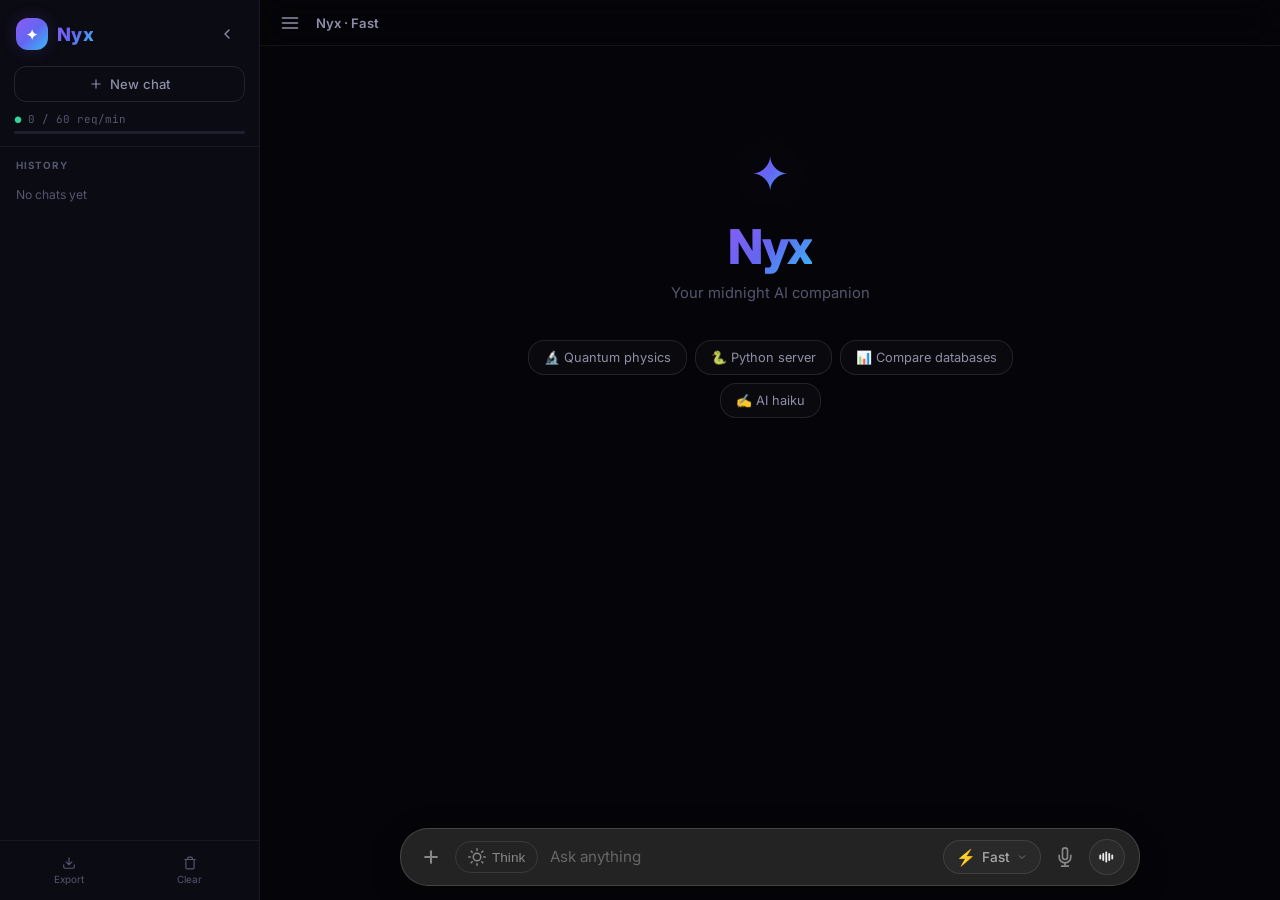
==== commit d55f5e7f: "Add files via upload" ====
--- a/NyxAI/index.html
+++ b/NyxAI/index.html
@@ -143,7 +143,8 @@
                                     <polyline points="21 15 16 10 5 21"></polyline>
                                 </svg> Create image</button>
                         </div>
-                        <button class="think-toggle" id="thinkToggle">
+
+                        <button class="think-toggle" id="thinkToggle" title="Toggle reasoning mode">
                             <svg width="18" height="18" viewBox="0 0 24 24" fill="none" stroke="currentColor"
                                 stroke-width="2" stroke-linecap="round" stroke-linejoin="round">
                                 <circle cx="12" cy="12" r="5"></circle>
@@ -163,6 +164,21 @@
                     <textarea id="chatInput" class="chat-input" placeholder="Ask anything" rows="1"></textarea>
 
                     <div class="input-right">
+                        <!-- Model Selector moved to right -->
+                        <div class="model-selector-wrapper">
+                            <button class="model-selector-btn" id="modelSelectorBtn" title="Select Model">
+                                <span class="model-icon">⚡</span>
+                                <span class="model-name">Fast</span>
+                                <svg width="12" height="12" viewBox="0 0 24 24" fill="none" stroke="currentColor" stroke-width="2">
+                                    <polyline points="6 9 12 15 18 9"></polyline>
+                                </svg>
+                            </button>
+                            <div class="model-selector-menu" id="modelSelectorMenu">
+                                <div class="model-menu-header">Select Model</div>
+                                <div class="model-list"></div>
+                            </div>
+                        </div>
+
                         <button class="icon-btn mic-btn" id="micBtn" title="Voice input">
                             <svg width="20" height="20" viewBox="0 0 24 24" fill="none" stroke="currentColor"
                                 stroke-width="2" stroke-linecap="round" stroke-linejoin="round">
@@ -187,51 +203,6 @@
                 </div>
             </div>
         </main>
-    </div>
-
-    <!-- Auth Modal -->
-    <div class="modal-overlay" id="authModal" style="display:none">
-        <div class="modal-card" style="max-width:320px; width:100%;">
-            <h3>Sign in to continue</h3>
-            <div style="font-size:0.8rem; color:var(--t2); margin-bottom:16px;">New accounts start on the Free plan
-                automatically.</div>
-
-            <div style="display:flex; flex-direction:column; gap:10px; text-align:left;">
-                <input type="email" id="authEmail" placeholder="Email address"
-                    style="width:100%; padding:10px; border-radius:var(--r-sm); border:1px solid var(--border); background:var(--bg-3); color:var(--t1);" />
-                <input type="text" id="authUsername" placeholder="Username (required)"
-                    style="width:100%; padding:10px; border-radius:var(--r-sm); border:1px solid var(--border); background:var(--bg-3); color:var(--t1);" />
-                <input type="password" id="authPassword" placeholder="Password"
-                    style="width:100%; padding:10px; border-radius:var(--r-sm); border:1px solid var(--border); background:var(--bg-3); color:var(--t1);" />
-            </div>
-
-            <div style="display:flex; flex-direction:column; gap:8px; margin-top:20px;">
-                <button onclick="QuotaManager.signIn('free')"
-                    style="width:100%; padding:10px; border-radius:var(--r-sm); border:none; background:var(--accent); color:#fff; cursor:pointer; font-weight:500;">Sign
-                    in / Create account</button>
-
-                <div style="display:flex; align-items:center; gap:10px; margin:10px 0;">
-                    <hr style="flex:1; border:none; border-top:1px solid var(--border);">
-                    <span style="font-size:0.75rem; color:var(--t3);">or</span>
-                    <hr style="flex:1; border:none; border-top:1px solid var(--border);">
-                </div>
-
-                <button onclick="QuotaManager.signIn('free')"
-                    style="width:100%; padding:10px; border-radius:var(--r-sm); border:1px solid var(--border); background:var(--bg-1); color:var(--t1); cursor:pointer; font-weight:500; display:flex; align-items:center; justify-content:center; gap:8px;">
-                    <svg width="18" height="18" viewBox="0 0 24 24">
-                        <path fill="#4285F4"
-                            d="M22.56 12.25c0-.78-.07-1.53-.2-2.25H12v4.26h5.92c-.26 1.37-1.04 2.53-2.21 3.31v2.77h3.57c2.08-1.92 3.28-4.74 3.28-8.09z" />
-                        <path fill="#34A853"
-                            d="M12 23c2.97 0 5.46-.98 7.28-2.66l-3.57-2.77c-.98.66-2.23 1.06-3.71 1.06-2.86 0-5.29-1.93-6.16-4.53H2.18v2.84C3.99 20.53 7.7 23 12 23z" />
-                        <path fill="#FBBC05"
-                            d="M5.84 14.1c-.22-.66-.35-1.36-.35-2.1s.13-1.44.35-2.1V7.06H2.18C1.43 8.55 1 10.22 1 12s.43 3.45 1.18 4.94l3.66-2.84z" />
-                        <path fill="#EA4335"
-                            d="M12 5.38c1.62 0 3.06.56 4.21 1.64l3.15-3.15C17.45 2.09 14.97 1 12 1 7.7 1 3.99 3.47 2.18 7.06l3.66 2.84c.87-2.6 3.3-4.52 6.16-4.52z" />
-                    </svg>
-                    Sign in with Google
-                </button>
-            </div>
-        </div>
     </div>
 
     <!-- Image Modal -->
--- a/NyxAI/css/styles.css
+++ b/NyxAI/css/styles.css
@@ -1180,39 +1180,6 @@
     }
 }
 
-/* -- Auth Modal -- */
-#authModal .modal-card {
-    text-align: left;
-}
-
-.plan-btns {
-    display: flex;
-    gap: 8px;
-    margin-top: 15px;
-}
-
-.plan-btn {
-    flex: 1;
-    padding: 10px;
-    background: var(--bg-3);
-    border: 1px solid var(--border);
-    color: var(--t1);
-    border-radius: var(--r-sm);
-    cursor: pointer;
-    transition: 0.1s;
-}
-
-.plan-btn:hover {
-    background: var(--hover);
-    border-color: var(--accent);
-}
-
-.plan-hint {
-    font-size: 0.75rem;
-    color: var(--t3);
-    margin-top: 8px;
-}
-
 /* -- Homework Mode -- */
 .hw-toggle-wrap {
     display: flex;
@@ -1546,4 +1513,137 @@
     color: var(--t3);
     margin-top: 12px;
     opacity: 0.8;
+}
+
+.reasoning-badge-small {
+    font-size: 0.7rem;
+    margin-left: 4px;
+}
+
+/* -- Model Selector -- */
+.model-selector-wrapper {
+    position: relative;
+}
+
+.model-selector-btn {
+    display: flex;
+    align-items: center;
+    gap: 6px;
+    padding: 6px 12px;
+    background: rgba(255,255,255,0.03);
+    border: 1px solid rgba(255,255,255,0.1);
+    border-radius: 20px;
+    color: #aaa;
+    font-size: 0.85rem;
+    font-weight: 500;
+    cursor: pointer;
+    transition: all 0.2s;
+    font-family: inherit;
+}
+
+.model-selector-btn:hover {
+    background: rgba(255,255,255,0.06);
+    border-color: rgba(255,255,255,0.15);
+    color: #fff;
+}
+
+.model-selector-btn .model-icon {
+    font-size: 1rem;
+}
+
+.model-selector-btn .model-name {
+    font-size: 0.85rem;
+}
+
+.model-selector-btn svg {
+    opacity: 0.6;
+    transition: transform 0.2s;
+}
+
+.model-selector-menu {
+    position: absolute;
+    bottom: 120%;
+    right: 0;
+    background: var(--bg-2);
+    border: 1px solid var(--border);
+    border-radius: 12px;
+    padding: 8px;
+    min-width: 280px;
+    box-shadow: 0 8px 24px rgba(0, 0, 0, 0.5);
+    opacity: 0;
+    pointer-events: none;
+    transform: translateY(10px);
+    transition: all 0.2s cubic-bezier(0.16, 1, 0.3, 1);
+    z-index: 100;
+}
+
+.model-selector-menu.show {
+    opacity: 1;
+    pointer-events: auto;
+    transform: translateY(0);
+}
+
+.model-menu-header {
+    font-size: 0.7rem;
+    font-weight: 700;
+    text-transform: uppercase;
+    letter-spacing: 0.1em;
+    color: var(--t3);
+    padding: 8px 12px 6px;
+}
+
+.model-list {
+    display: flex;
+    flex-direction: column;
+    gap: 4px;
+}
+
+.model-option {
+    display: flex;
+    flex-direction: column;
+    gap: 4px;
+    padding: 10px 12px;
+    background: transparent;
+    border: 1px solid var(--border);
+    border-radius: 8px;
+    color: var(--t2);
+    font-family: inherit;
+    cursor: pointer;
+    text-align: left;
+    transition: all 0.15s;
+}
+
+.model-option:hover {
+    background: var(--bg-4);
+    border-color: var(--accent);
+    color: var(--t1);
+}
+
+.model-option-header {
+    display: flex;
+    align-items: center;
+    gap: 8px;
+    font-weight: 600;
+    font-size: 0.9rem;
+}
+
+.model-option-icon {
+    font-size: 1.1rem;
+}
+
+.model-option-name {
+    flex: 1;
+}
+
+.model-option-desc {
+    font-size: 0.75rem;
+    color: var(--t3);
+    line-height: 1.4;
+}
+
+.model-option-quota {
+    font-size: 0.7rem;
+    color: var(--t3);
+    font-family: 'JetBrains Mono', monospace;
+    margin-top: 2px;
 }
